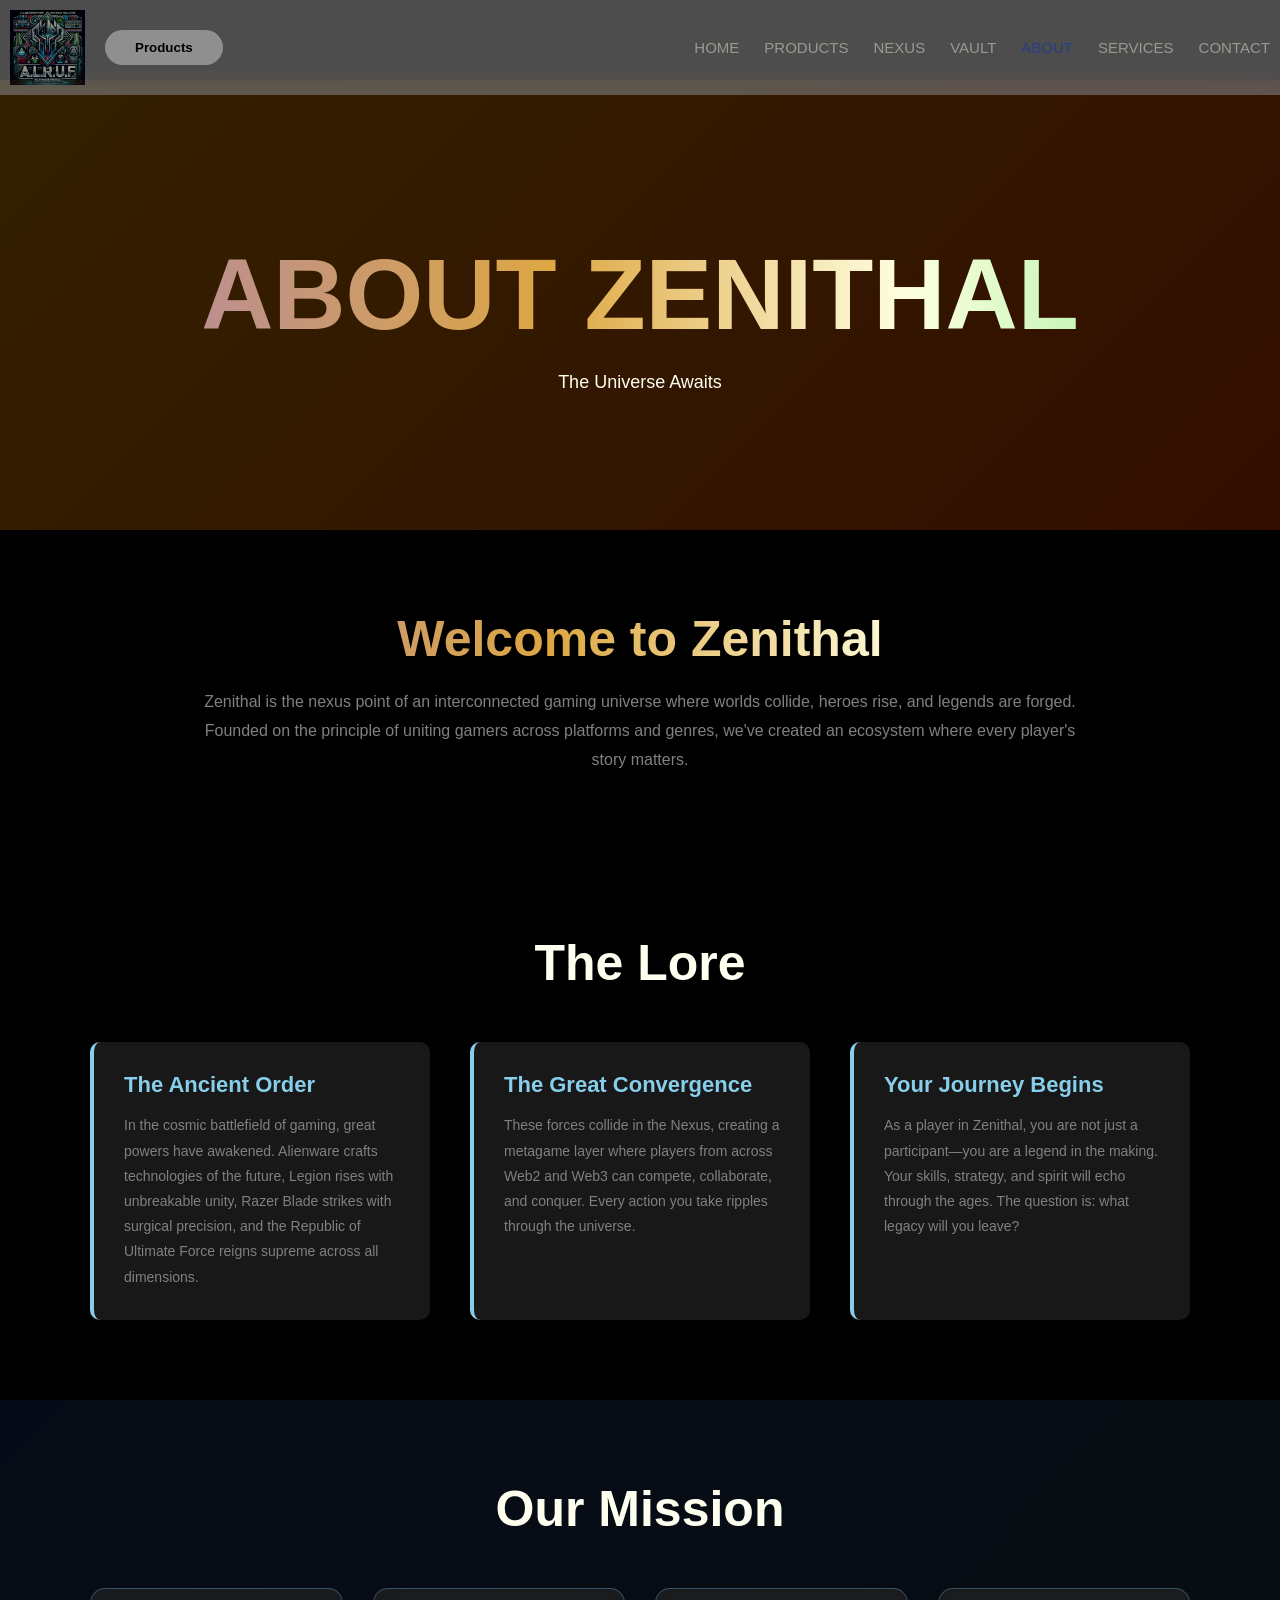
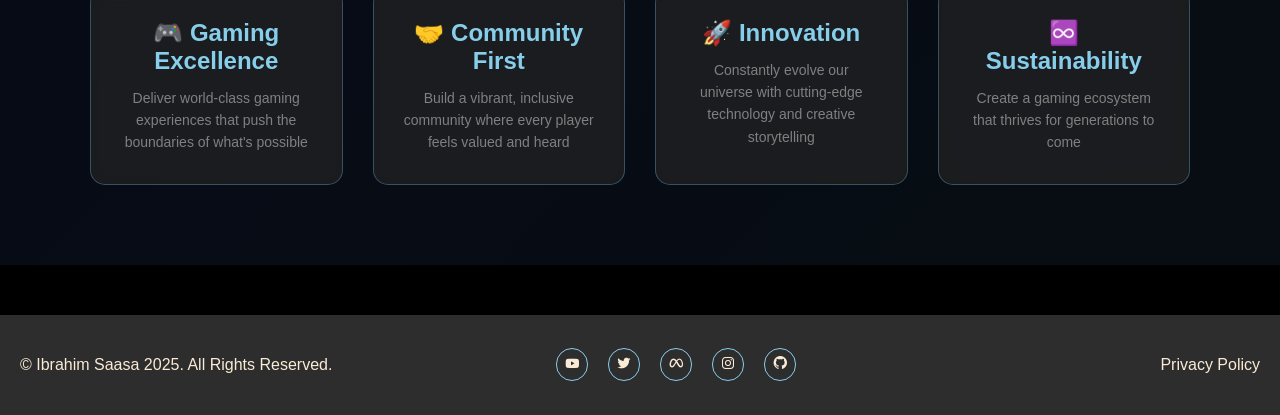
==== about.html @ 3ad9ba7f "added pages" ====
<!DOCTYPE html>
<html lang="en">

<head>
    <meta charset="UTF-8">
    <meta name="viewport" content="width=device-width, initial-scale=1.0">
    <link rel="stylesheet" href="./css/common.css">
    <link rel="stylesheet" href="./css/animations.css">
    <link rel="stylesheet" href="./css/responsive.css">
    <link rel="stylesheet" href="./css/pages/about.css">
    <link href='https://unpkg.com/boxicons@2.1.4/css/boxicons.min.css' rel='stylesheet'>
    <title>About - AL-RUF</title>
</head>

<body>
    <div class="container">
        <header>
            <div class="head-left">
                <img src="img/logo.png" alt="logo">
                <button onclick="window.location.href='products.html'">Products</button>
            </div>

            <div class="hamburger">
                <span></span>
                <span></span>
                <span></span>
            </div>

            <div class="head-right">
                <a href="index.html">HOME</a>
                <a href="products.html">PRODUCTS</a>
                <a href="nexus.html">NEXUS</a>
                <a href="vault.html">VAULT</a>
                <a href="about.html" class="active">ABOUT</a>
                <a href="services.html">SERVICES</a>
                <a href="contact.html">CONTACT</a>
            </div>
        </header>

        <section class="about-hero blur-on-scroll">
            <h1 class="gradient-text">ABOUT ZENITHAL</h1>
            <p>The Universe Awaits</p>
        </section>

        <section class="about-main blur-on-scroll">
            <div class="about-content">
                <h2>Welcome to Zenithal</h2>
                <p>Zenithal is the nexus point of an interconnected gaming universe where worlds collide, heroes rise,
                    and legends are forged. Founded on the principle of uniting gamers across platforms and genres,
                    we've created an ecosystem where every player's story matters.</p>
            </div>
        </section>

        <section class="lore-section blur-on-scroll">
            <h2>The Lore</h2>
            <div class="lore-container">
                <div class="lore-card parallax-bg">
                    <h3>The Ancient Order</h3>
                    <p>In the cosmic battlefield of gaming, great powers have awakened. Alienware crafts technologies of
                        the future, Legion rises with unbreakable unity, Razer Blade strikes with surgical precision,
                        and the Republic of Ultimate Force reigns supreme across all dimensions.</p>
                </div>
                <div class="lore-card parallax-bg">
                    <h3>The Great Convergence</h3>
                    <p>These forces collide in the Nexus, creating a metagame layer where players from across Web2 and
                        Web3 can compete, collaborate, and conquer. Every action you take ripples through the universe.
                    </p>
                </div>
                <div class="lore-card parallax-bg">
                    <h3>Your Journey Begins</h3>
                    <p>As a player in Zenithal, you are not just a participant—you are a legend in the making. Your
                        skills, strategy, and spirit will echo through the ages. The question is: what legacy will you
                        leave?</p>
                </div>
            </div>
        </section>

        <section class="mission-section blur-on-scroll">
            <h2>Our Mission</h2>
            <div class="mission-content">
                <div class="mission-box">
                    <h3>🎮 Gaming Excellence</h3>
                    <p>Deliver world-class gaming experiences that push the boundaries of what's possible</p>
                </div>
                <div class="mission-box">
                    <h3>🤝 Community First</h3>
                    <p>Build a vibrant, inclusive community where every player feels valued and heard</p>
                </div>
                <div class="mission-box">
                    <h3>🚀 Innovation</h3>
                    <p>Constantly evolve our universe with cutting-edge technology and creative storytelling</p>
                </div>
                <div class="mission-box">
                    <h3>♾️ Sustainability</h3>
                    <p>Create a gaming ecosystem that thrives for generations to come</p>
                </div>
            </div>
        </section>

        <section class="footer">
            <p>&#169 Ibrahim Saasa 2025. All Rights Reserved.</p>
            <ul>
                <li><a href="#"><i class='bx bxl-youtube'></i></a></li>
                <li><a href="#"><i class='bx bxl-twitter'></i></a></li>
                <li><a href="#"><i class='bx bxl-meta'></i></a></li>
                <li><a href="#"><i class='bx bxl-instagram'></i></a></li>
                <li><a href="#"><i class='bx bxl-github'></i></a></li>
            </ul>
            <p>Privacy Policy</p>
        </section>
    </div>

    <script src="./js/common.js"></script>
    <script src="./js/animations.js"></script>
</body>

</html>
---- css/common.css ----
:root {
  --primary-color: rosybrown;
  --secondary-color: royalblue;
  --accent-color: skyblue;
  --light-text: ivory;
  --dark-bg: black;
  --blur-value: 40px;
  --transition-speed: 0.3s;
}

* {
  margin: 0;
  padding: 0;
  box-sizing: border-box;
}

body {
  margin: 0;
  padding: 0;
  background-color: var(--dark-bg);
  scroll-behavior: smooth;
}

.container {
  font-family: Arial, Helvetica, sans-serif;
  color: var(--primary-color);
  display: flex;
  flex-direction: column;
  align-items: center;
  position: relative;
}

/* ========== NAVBAR ========== */
header {
  position: fixed;
  top: 0;
  right: 0;
  left: 0;
  display: flex;
  align-items: center;
  justify-content: space-between;
  padding: 10px 10px;
  z-index: 99;
  background-color: grey;
  backdrop-filter: blur(10px);
  opacity: 0.6;
  transition: opacity var(--transition-speed);
}

header:hover {
  opacity: 0.8;
}

.head-left {
  display: flex;
  align-items: center;
}

.head-left img {
  width: 75px;
  height: 75px;
  margin-right: 20px;
}

.head-left button {
  border: none;
  padding: 10px 30px;
  border-radius: 20px;
  font-weight: 700;
  cursor: pointer;
  transition: var(--transition-speed);
}

.head-left button:hover {
  opacity: 0.7;
}

.head-right {
  display: flex;
}

.head-right a {
  text-decoration: none;
  padding-left: 25px;
  color: var(--light-text);
  font-size: 15px;
  transition: color var(--transition-speed);
  position: relative;
}

.head-right a:hover,
.head-right a.active {
  color: var(--secondary-color);
}

/* ========== FOOTER ========== */
.footer {
  width: 100%;
  display: flex;
  align-items: center;
  justify-content: space-between;
  background-color: rgba(211, 211, 211, 0.21);
  backdrop-filter: blur(10px);
  height: 100px;
  margin-top: 50px;
}

.footer p {
  margin: 0 20px;
  color: antiquewhite;
}

.footer ul {
  display: flex;
  list-style: none;
  margin-right: 140px;
}

.footer a {
  text-decoration: none;
  color: antiquewhite;
  padding: 7px 7px;
  border-radius: 50px;
  border: 1px solid var(--accent-color);
  margin: 0 10px;
  transition: var(--transition-speed);
}

.footer a:hover {
  box-shadow: 0 0 10px var(--accent-color);
}

/* ========== SHARED BUTTON STYLES ========== */
.btn-primary {
  background-color: var(--secondary-color);
  border: 2px solid navy;
  padding: 10px 40px;
  border-radius: 20px;
  cursor: pointer;
  color: black;
  transition: var(--transition-speed);
}

.btn-primary:hover {
  background-color: transparent;
  color: var(--primary-color);
  box-shadow: 0 0 15px var(--secondary-color);
}

.btn-secondary {
  padding: 10px 25px;
  border: 1px solid gray;
  background-color: var(--dark-bg);
  color: gray;
  border-radius: 20px;
  box-shadow: 0 0 5px var(--accent-color);
  cursor: pointer;
  transition: var(--transition-speed);
}

.btn-secondary:hover {
  box-shadow: 0 0 15px var(--accent-color);
  opacity: 0.7;
}

/* ========== BLUR ON SCROLL ========== */
.blur-on-scroll {
  transition:
    filter 0.1s ease-out,
    opacity 0.1s ease-out;
  will-change: filter, opacity;
  opacity: 0;
  filter: blur(var(--blur-value));
}

.blur-on-scroll.visible {
  opacity: 1;
  filter: blur(0);
}

.blur-on-scroll.loaded {
  opacity: 1;
  filter: blur(0);
}
---- css/animations.css ----
/* ========== GRADIENT ANIMATION ========== */
@keyframes animate-gradient {
  to {
    background-position: 200%;
  }
}

.gradient-text {
  background: linear-gradient(
    to right,
    rosybrown,
    rgb(221, 167, 66),
    lightyellow,
    lightgreen,
    skyblue,
    rosybrown
  );
  background-size: 200%;
  background-clip: text;
  -webkit-background-clip: text;
  -webkit-text-fill-color: transparent;
  animation: animate-gradient 2.5s linear infinite;
}

/* ========== PARALLAX ANIMATION ========== */
@keyframes autoTakeFullAnimation {
  to {
    width: 100%;
    height: 100vh;
    border-radius: 0;
    margin-bottom: 100px;
  }
}

.autoTakeFull {
  animation: autoTakeFullAnimation both;
  animation-timeline: view(70% 65%);
}

/* ========== PAGE FADE IN ========== */
@keyframes fadeIn {
  from {
    opacity: 0;
  }
  to {
    opacity: 1;
  }
}

body {
  animation: fadeIn 0.5s ease-in-out;
}

/* ========== STAGGERED CARD ANIMATION ========== */
@keyframes slideUp {
  from {
    opacity: 0;
    transform: translateY(30px);
  }
  to {
    opacity: 1;
    transform: translateY(0);
  }
}

.card {
  animation: slideUp 0.6s ease-out forwards;
}

.card:nth-child(1) {
  animation-delay: 0.1s;
}

.card:nth-child(2) {
  animation-delay: 0.2s;
}

.card:nth-child(3) {
  animation-delay: 0.3s;
}

.card:nth-child(4) {
  animation-delay: 0.4s;
}

.card:nth-child(5) {
  animation-delay: 0.5s;
}

.card:nth-child(6) {
  animation-delay: 0.6s;
}

/* ========== PARALLAX SCROLL ========== */
@keyframes parallaxMove {
  0% {
    transform: translateY(0);
  }
  100% {
    transform: translateY(-50px);
  }
}

.parallax-bg {
  animation: parallaxMove linear;
  animation-timeline: scroll();
}

/* ========== 3D HOVER EFFECTS ========== */
.card {
  transition:
    transform 0.3s ease,
    box-shadow 0.3s ease;
}

.card:hover {
  transform: translateY(-10px) perspective(1000px) rotateX(5deg);
  box-shadow: 0 0 15px rgba(135, 206, 250, 0.6);
}

/* ========== MODAL ANIMATIONS ========== */
@keyframes modalSlideIn {
  from {
    opacity: 0;
    transform: scale(0.9);
  }
  to {
    opacity: 1;
    transform: scale(1);
  }
}

.modal {
  animation: modalSlideIn 0.3s ease-out;
}

@keyframes fadeBackground {
  from {
    opacity: 0;
  }
  to {
    opacity: 0.5;
  }
}

.modal-overlay {
  animation: fadeBackground 0.3s ease-out;
}
---- css/responsive.css ----
/* ========== TABLET BREAKPOINT (768px) ========== */
@media (max-width: 768px) {
  /* Navbar - Hamburger Menu */
  header {
    flex-wrap: wrap;
  }

  .head-right {
    display: none;
    flex-direction: column;
    position: absolute;
    top: 95px;
    left: 0;
    right: 0;
    background-color: grey;
    backdrop-filter: blur(10px);
    width: 100%;
    padding: 20px 0;
  }

  .head-right.mobile-active {
    display: flex;
  }

  .head-right a {
    padding: 10px 20px;
    display: block;
    border-bottom: 1px solid rgba(255, 255, 255, 0.1);
  }

  .hamburger {
    display: flex;
    flex-direction: column;
    cursor: pointer;
    margin-right: 20px;
  }

  .hamburger span {
    width: 25px;
    height: 3px;
    background-color: ivory;
    margin: 5px 0;
    transition: 0.3s;
  }

  /* Hero Section */
  .hero-info h1 {
    font-size: 60px;
  }

  .hero-info {
    top: 100px;
    left: 20px;
  }

  .gaming-text {
    font-size: 60px;
    right: 10px;
    bottom: 20px;
  }

  .next-btn {
    width: 120px;
    height: 120px;
    font-size: 18px;
    left: 40%;
  }

  /* About Section */
  .about-section h1 {
    font-size: 50px;
  }

  .img-box {
    width: 280px;
    height: 400px;
  }

  /* Info Cards Grid */
  .info-cards {
    grid-template-columns: 1fr;
    gap: 15px;
  }

  .card {
    height: 35vh;
  }

  .card:nth-child(1) {
    grid-column: span 1;
  }

  .card:nth-child(2) {
    grid-row: span 1;
    height: 35vh;
  }

  .card h1 {
    font-size: 40px;
  }

  /* Contact Section */
  .contact-section h1 {
    font-size: 40px;
  }

  .contact-section .img1,
  .contact-section .img2,
  .contact-section .img3 {
    display: none;
  }

  /* Footer */
  .footer {
    flex-direction: column;
    gap: 15px;
    height: auto;
    padding: 20px;
  }

  .footer ul {
    margin-right: 0;
  }

  .footer p {
    margin: 5px 0;
    text-align: center;
  }
}

/* ========== MOBILE BREAKPOINT (480px) ========== */
@media (max-width: 480px) {
  header {
    padding: 8px;
  }

  .head-left img {
    width: 60px;
    height: 60px;
    margin-right: 10px;
  }

  .head-left button {
    padding: 8px 15px;
    font-size: 12px;
  }

  /* Hero */
  .hero-info {
    top: 80px;
    left: 10px;
  }

  .hero-info h1 {
    font-size: 40px;
    margin-bottom: 10px;
  }

  .hero-info p {
    max-width: 150px;
    font-size: 11px;
  }

  .hero-info button {
    padding: 8px 20px;
    font-size: 12px;
  }

  .gaming-text {
    font-size: 40px;
    right: 5px;
    bottom: 10px;
  }

  .next-btn {
    width: 100px;
    height: 100px;
    font-size: 14px;
    bottom: 50%;
    left: 35%;
  }

  /* About */
  .about-section {
    margin-top: 100px;
  }

  .about-section h1 {
    font-size: 30px;
  }

  .img-box {
    width: 220px;
    height: 300px;
  }

  .about-section h4 {
    font-size: 14px;
  }

  .about-section h5 {
    max-width: 300px;
    font-size: 12px;
  }

  /* Info Cards */
  .info-section {
    width: 90%;
  }

  .card h1 {
    font-size: 28px;
    top: 5px;
  }

  .card p {
    font-size: 10px;
    top: 60px;
    max-width: 150px;
  }

  .card button {
    padding: 8px 15px;
    font-size: 10px;
    bottom: 10px;
    left: 10px;
  }

  /* Contact */
  .contact-section h1 {
    font-size: 28px;
    max-width: 300px;
  }

  .contact-section button {
    padding: 8px 20px;
    font-size: 12px;
  }

  .footer p {
    font-size: 12px;
  }

  .footer a {
    font-size: 18px;
    margin: 0 5px;
  }
}
---- css/pages/about.css ----
/* ========== ABOUT PAGE HERO ========== */
.about-hero {
  position: relative;
  width: 100%;
  height: 50vh;
  display: flex;
  flex-direction: column;
  align-items: center;
  justify-content: center;
  background: linear-gradient(
    135deg,
    rgba(255, 165, 0, 0.2) 0%,
    rgba(255, 69, 0, 0.2) 100%
  );
  margin-top: 80px;
}

.about-hero h1 {
  font-size: 100px;
  font-family: Impact, Haettenschweiler, "Arial Narrow Bold", sans-serif;
  margin: 20px 0;
}

.about-hero p {
  font-size: 18px;
  color: ivory;
}

/* ========== ABOUT MAIN ========== */
.about-main {
  width: 100%;
  padding: 80px 20px;
  display: flex;
  justify-content: center;
}

.about-content {
  max-width: 900px;
  text-align: center;
}

.about-content h2 {
  font-size: 50px;
  font-family: Impact, Haettenschweiler, "Arial Narrow Bold", sans-serif;
  color: ivory;
  margin-bottom: 20px;
  background: linear-gradient(
    to right,
    rosybrown,
    rgb(221, 167, 66),
    lightyellow,
    lightgreen,
    skyblue,
    rosybrown
  );
  background-size: 200%;
  background-clip: text;
  -webkit-background-clip: text;
  -webkit-text-fill-color: transparent;
  animation: animate-gradient 2.5s linear infinite;
}

.about-content p {
  font-size: 16px;
  color: gray;
  line-height: 1.8;
}

/* ========== LORE SECTION ========== */
.lore-section {
  width: 100%;
  padding: 80px 20px;
  display: flex;
  flex-direction: column;
  align-items: center;
}

.lore-section h2 {
  font-size: 50px;
  font-family: Impact, Haettenschweiler, "Arial Narrow Bold", sans-serif;
  color: ivory;
  margin-bottom: 50px;
}

.lore-container {
  display: grid;
  grid-template-columns: repeat(auto-fit, minmax(280px, 1fr));
  gap: 40px;
  width: 90%;
  max-width: 1100px;
}

.lore-card {
  background: rgba(30, 30, 30, 0.8);
  border-left: 4px solid skyblue;
  border-radius: 10px;
  padding: 30px;
  transition: all 0.3s ease;
  backdrop-filter: blur(10px);
  position: relative;
}

.lore-card:hover {
  border-left-color: royalblue;
  transform: translateX(10px);
  box-shadow: 0 0 20px rgba(135, 206, 250, 0.3);
}

.lore-card h3 {
  font-size: 22px;
  font-family: Impact, Haettenschweiler, "Arial Narrow Bold", sans-serif;
  color: skyblue;
  margin-bottom: 15px;
}

.lore-card p {
  font-size: 14px;
  color: gray;
  line-height: 1.8;
}

/* ========== MISSION SECTION ========== */
.mission-section {
  width: 100%;
  padding: 80px 20px;
  background: linear-gradient(
    135deg,
    rgba(65, 105, 225, 0.1) 0%,
    rgba(70, 130, 180, 0.1) 100%
  );
  display: flex;
  flex-direction: column;
  align-items: center;
}

.mission-section h2 {
  font-size: 50px;
  font-family: Impact, Haettenschweiler, "Arial Narrow Bold", sans-serif;
  color: ivory;
  margin-bottom: 50px;
}

.mission-content {
  display: grid;
  grid-template-columns: repeat(auto-fit, minmax(250px, 1fr));
  gap: 30px;
  width: 90%;
  max-width: 1100px;
}

.mission-box {
  background: rgba(30, 30, 30, 0.8);
  border: 1px solid rgba(135, 206, 250, 0.3);
  border-radius: 15px;
  padding: 30px;
  text-align: center;
  transition: all 0.3s ease;
  backdrop-filter: blur(10px);
}

.mission-box:hover {
  transform: translateY(-10px);
  border-color: rgba(135, 206, 250, 0.8);
  box-shadow: 0 0 20px rgba(135, 206, 250, 0.5);
}

.mission-box h3 {
  font-size: 24px;
  color: skyblue;
  margin-bottom: 12px;
}

.mission-box p {
  font-size: 14px;
  color: gray;
  line-height: 1.6;
}

@media (max-width: 768px) {
  .about-hero {
    height: 40vh;
  }

  .about-hero h1 {
    font-size: 50px;
  }

  .about-content h2 {
    font-size: 35px;
  }

  .lore-section h2,
  .mission-section h2 {
    font-size: 35px;
  }

  .lore-container {
    grid-template-columns: 1fr;
    gap: 30px;
  }

  .mission-content {
    grid-template-columns: 1fr;
    gap: 20px;
  }
}

@media (max-width: 480px) {
  .about-hero h1 {
    font-size: 30px;
  }

  .about-hero p {
    font-size: 14px;
  }

  .about-content h2 {
    font-size: 25px;
  }

  .about-content p {
    font-size: 14px;
  }

  .lore-section h2,
  .mission-section h2 {
    font-size: 25px;
  }

  .lore-card h3,
  .mission-box h3 {
    font-size: 18px;
  }

  .lore-card p,
  .mission-box p {
    font-size: 12px;
  }
}
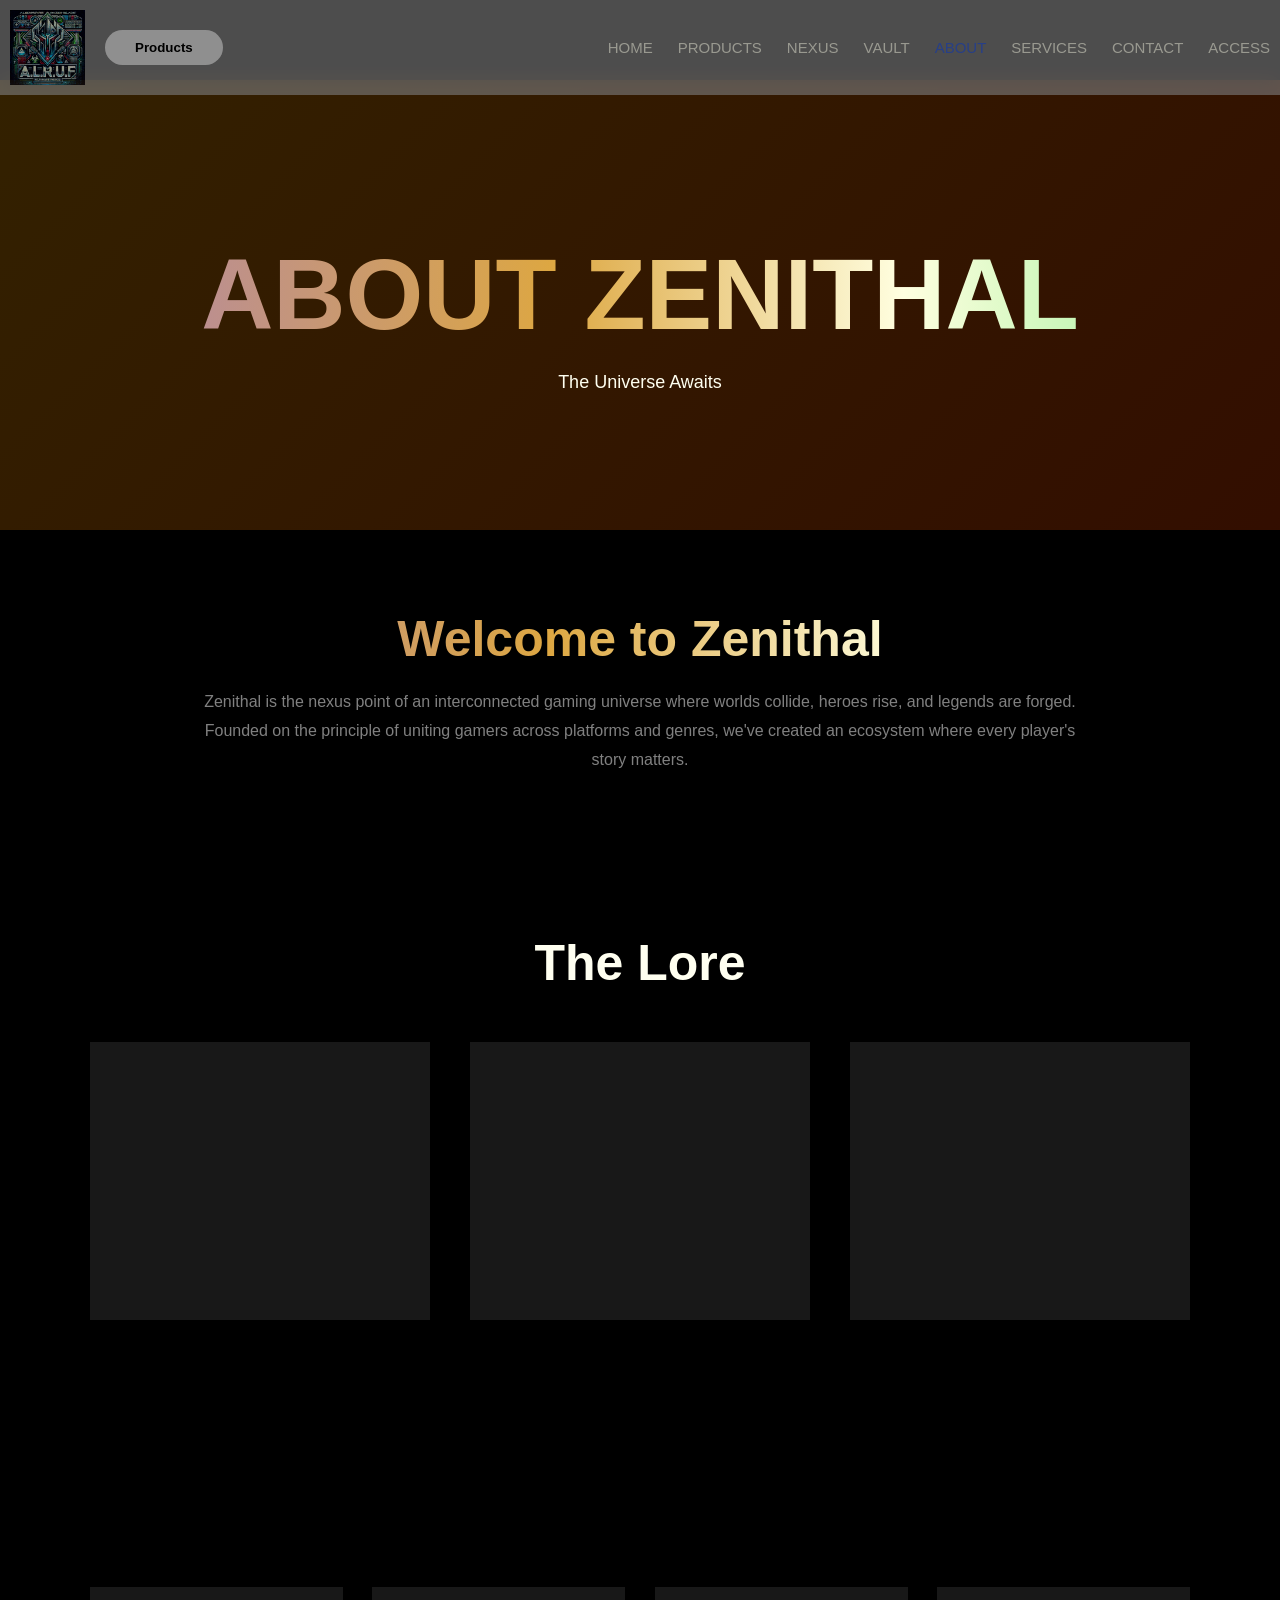
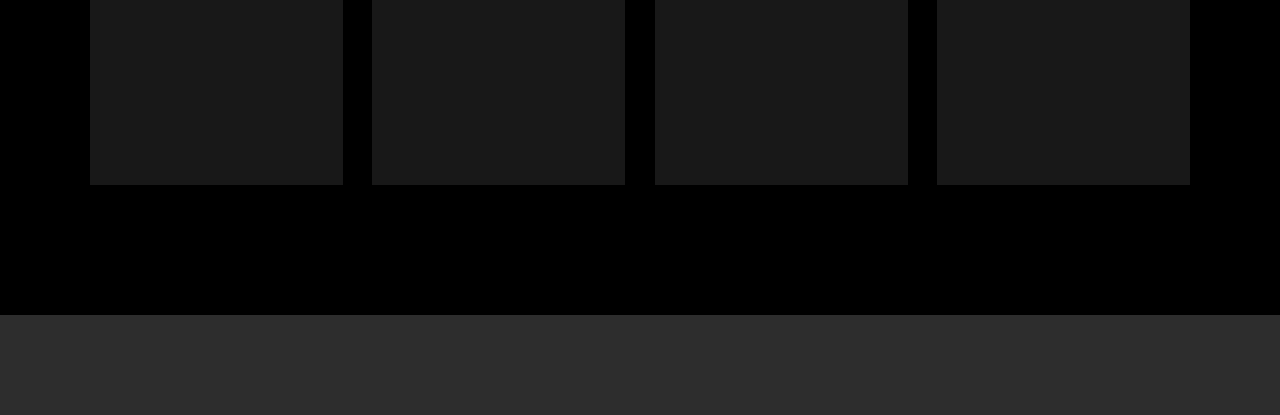
==== commit ba6b6d1e: "added user sign in page" ====
--- a/about.html
+++ b/about.html
@@ -34,6 +34,7 @@
                 <a href="about.html" class="active">ABOUT</a>
                 <a href="services.html">SERVICES</a>
                 <a href="contact.html">CONTACT</a>
+                <a href="auth.html">ACCESS</a>
             </div>
         </header>
 
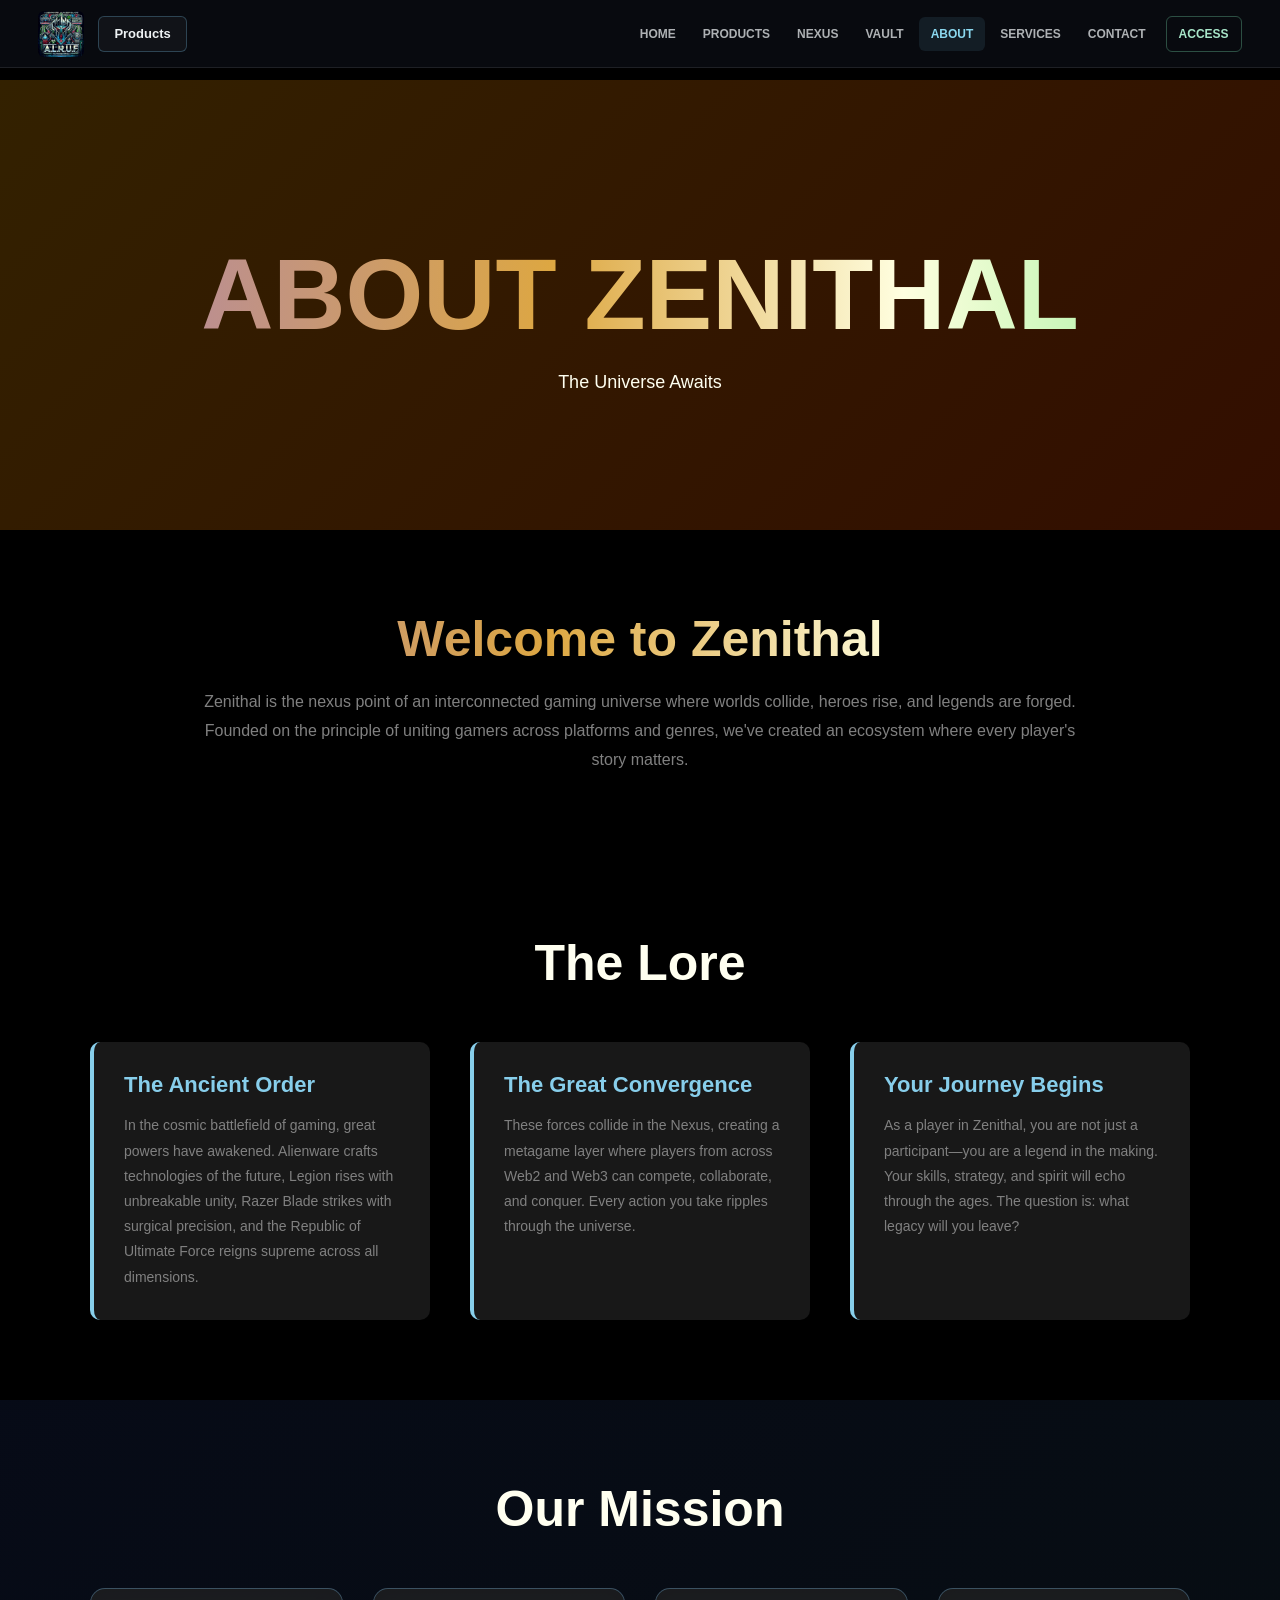
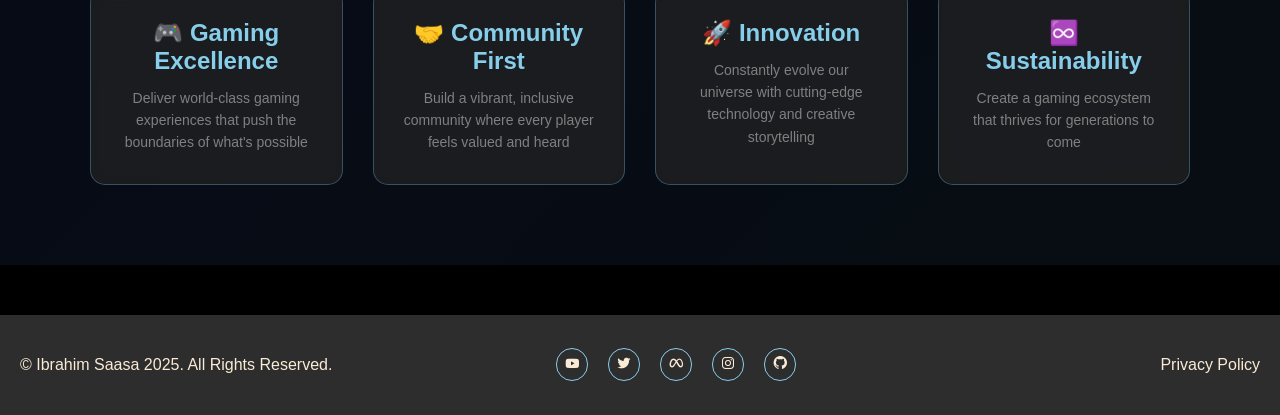
==== commit 85dc53ec: "added xampp" ====
--- a/about.html
+++ b/about.html
@@ -4,9 +4,9 @@
 <head>
     <meta charset="UTF-8">
     <meta name="viewport" content="width=device-width, initial-scale=1.0">
-    <link rel="stylesheet" href="./css/common.css">
+    <link rel="stylesheet" href="./css/common.css?v=2">
     <link rel="stylesheet" href="./css/animations.css">
-    <link rel="stylesheet" href="./css/responsive.css">
+    <link rel="stylesheet" href="./css/responsive.css?v=3">
     <link rel="stylesheet" href="./css/pages/about.css">
     <link href='https://unpkg.com/boxicons@2.1.4/css/boxicons.min.css' rel='stylesheet'>
     <title>About - AL-RUF</title>
@@ -111,7 +111,7 @@
         </section>
     </div>
 
-    <script src="./js/common.js"></script>
+    <script src="./js/common.js?v=2"></script>
     <script src="./js/animations.js"></script>
 </body>
 
--- a/css/common.css
+++ b/css/common.css
@@ -39,58 +39,138 @@
   display: flex;
   align-items: center;
   justify-content: space-between;
-  padding: 10px 10px;
+  min-height: 68px;
+  padding: 8px clamp(16px, 3vw, 40px);
   z-index: 99;
-  background-color: grey;
-  backdrop-filter: blur(10px);
-  opacity: 0.6;
-  transition: opacity var(--transition-speed);
+  background: rgba(9, 12, 17, 0.9);
+  border-bottom: 1px solid rgba(255, 255, 255, 0.09);
+  backdrop-filter: blur(18px) saturate(140%);
+  transition:
+    background-color var(--transition-speed),
+    box-shadow var(--transition-speed);
 }
 
 header:hover {
-  opacity: 0.8;
+  background-color: rgba(12, 16, 22, 0.96);
+  box-shadow: 0 8px 26px rgba(0, 0, 0, 0.2);
 }
 
 .head-left {
   display: flex;
   align-items: center;
+  gap: 14px;
 }
 
 .head-left img {
-  width: 75px;
-  height: 75px;
-  margin-right: 20px;
+  width: 46px;
+  height: 46px;
+  margin: 0;
+  border-radius: 6px;
+  object-fit: cover;
 }
 
 .head-left button {
-  border: none;
-  padding: 10px 30px;
-  border-radius: 20px;
+  min-height: 36px;
+  padding: 0 15px;
+  border: 1px solid rgba(120, 198, 235, 0.28);
+  border-radius: 6px;
+  background: rgba(255, 255, 255, 0.04);
+  color: #eef2f4;
+  font-size: 13px;
   font-weight: 700;
   cursor: pointer;
-  transition: var(--transition-speed);
+  transition:
+    background-color var(--transition-speed),
+    border-color var(--transition-speed);
 }
 
 .head-left button:hover {
-  opacity: 0.7;
+  background: rgba(120, 198, 235, 0.12);
+  border-color: rgba(120, 198, 235, 0.58);
 }
 
 .head-right {
-  display: flex;
+  align-items: center;
+  display: flex;
+  gap: 3px;
 }
 
 .head-right a {
   text-decoration: none;
-  padding-left: 25px;
-  color: var(--light-text);
-  font-size: 15px;
-  transition: color var(--transition-speed);
+  padding: 10px 12px;
+  border-radius: 6px;
+  color: rgba(238, 242, 244, 0.72);
+  font-size: 12px;
+  font-weight: 600;
+  transition:
+    color var(--transition-speed),
+    background-color var(--transition-speed);
   position: relative;
+}
+
+.head-right a:hover {
+  background: rgba(255, 255, 255, 0.06);
+  color: #fff;
 }
 
 .head-right a:hover,
 .head-right a.active {
-  color: var(--secondary-color);
+  color: #8bd8ef;
+}
+
+.head-right a.active {
+  background: rgba(120, 198, 235, 0.1);
+}
+
+.head-right a[href="profile.html"],
+.head-right a[href="auth.html"] {
+  border: 1px solid rgba(115, 210, 167, 0.34);
+  color: #a8e6c9;
+  margin-left: 5px;
+}
+
+.head-right a[href="profile.html"]:hover,
+.head-right a[href="auth.html"]:hover {
+  background: rgba(115, 210, 167, 0.12);
+  border-color: rgba(115, 210, 167, 0.65);
+  color: #d5f6e5;
+}
+
+.hamburger {
+  align-items: center;
+  background: rgba(255, 255, 255, 0.04);
+  border: 1px solid rgba(255, 255, 255, 0.16);
+  border-radius: 7px;
+  display: none;
+  flex-direction: column;
+  gap: 5px;
+  height: 42px;
+  justify-content: center;
+  margin: 0;
+  width: 42px;
+}
+
+.hamburger span {
+  background: #eef2f4;
+  border-radius: 2px;
+  height: 2px;
+  margin: 0;
+  transition:
+    transform var(--transition-speed),
+    opacity var(--transition-speed);
+  width: 18px;
+}
+
+.hamburger.active span:first-child {
+  transform: translateY(7px) rotate(45deg);
+}
+
+.hamburger.active span:nth-child(2) {
+  opacity: 0;
+}
+
+.hamburger.active span:last-child {
+  transform: translateY(-7px) rotate(-45deg);
 }
 
 /* ========== FOOTER ========== */
--- a/css/responsive.css
+++ b/css/responsive.css
@@ -1,46 +1,59 @@
+@media (max-width: 950px) {
+  header {
+    min-height: 64px;
+    padding: 8px 16px;
+  }
+
+  .head-left img {
+    height: 44px;
+    width: 44px;
+  }
+
+  .head-left button {
+    min-height: 34px;
+    padding: 0 12px;
+  }
+
+  .head-right {
+    align-items: stretch;
+    background: rgba(12, 16, 22, 0.98);
+    backdrop-filter: blur(18px);
+    border: 1px solid rgba(255, 255, 255, 0.1);
+    border-radius: 10px;
+    box-shadow: 0 16px 40px rgba(0, 0, 0, 0.4);
+    display: none;
+    flex-direction: column;
+    gap: 3px;
+    left: auto;
+    padding: 8px;
+    position: absolute;
+    right: 16px;
+    top: calc(100% + 8px);
+    width: min(320px, calc(100vw - 32px));
+  }
+
+  .head-right.mobile-active {
+    display: flex;
+  }
+
+  .head-right a {
+    border: 0;
+    display: flex;
+    font-size: 13px;
+    margin: 0;
+    padding: 12px 13px;
+  }
+
+  .hamburger {
+    display: flex;
+    cursor: pointer;
+  }
+}
+
 /* ========== TABLET BREAKPOINT (768px) ========== */
 @media (max-width: 768px) {
-  /* Navbar - Hamburger Menu */
   header {
-    flex-wrap: wrap;
-  }
-
-  .head-right {
-    display: none;
-    flex-direction: column;
-    position: absolute;
-    top: 95px;
-    left: 0;
-    right: 0;
-    background-color: grey;
-    backdrop-filter: blur(10px);
-    width: 100%;
-    padding: 20px 0;
-  }
-
-  .head-right.mobile-active {
-    display: flex;
-  }
-
-  .head-right a {
-    padding: 10px 20px;
-    display: block;
-    border-bottom: 1px solid rgba(255, 255, 255, 0.1);
-  }
-
-  .hamburger {
-    display: flex;
-    flex-direction: column;
-    cursor: pointer;
-    margin-right: 20px;
-  }
-
-  .hamburger span {
-    width: 25px;
-    height: 3px;
-    background-color: ivory;
-    margin: 5px 0;
-    transition: 0.3s;
+    flex-wrap: nowrap;
   }
 
   /* Hero Section */
@@ -219,7 +232,8 @@
     max-width: 150px;
   }
 
-  .card button {
+  .card button,
+  .card .card-link {
     padding: 8px 15px;
     font-size: 10px;
     bottom: 10px;
